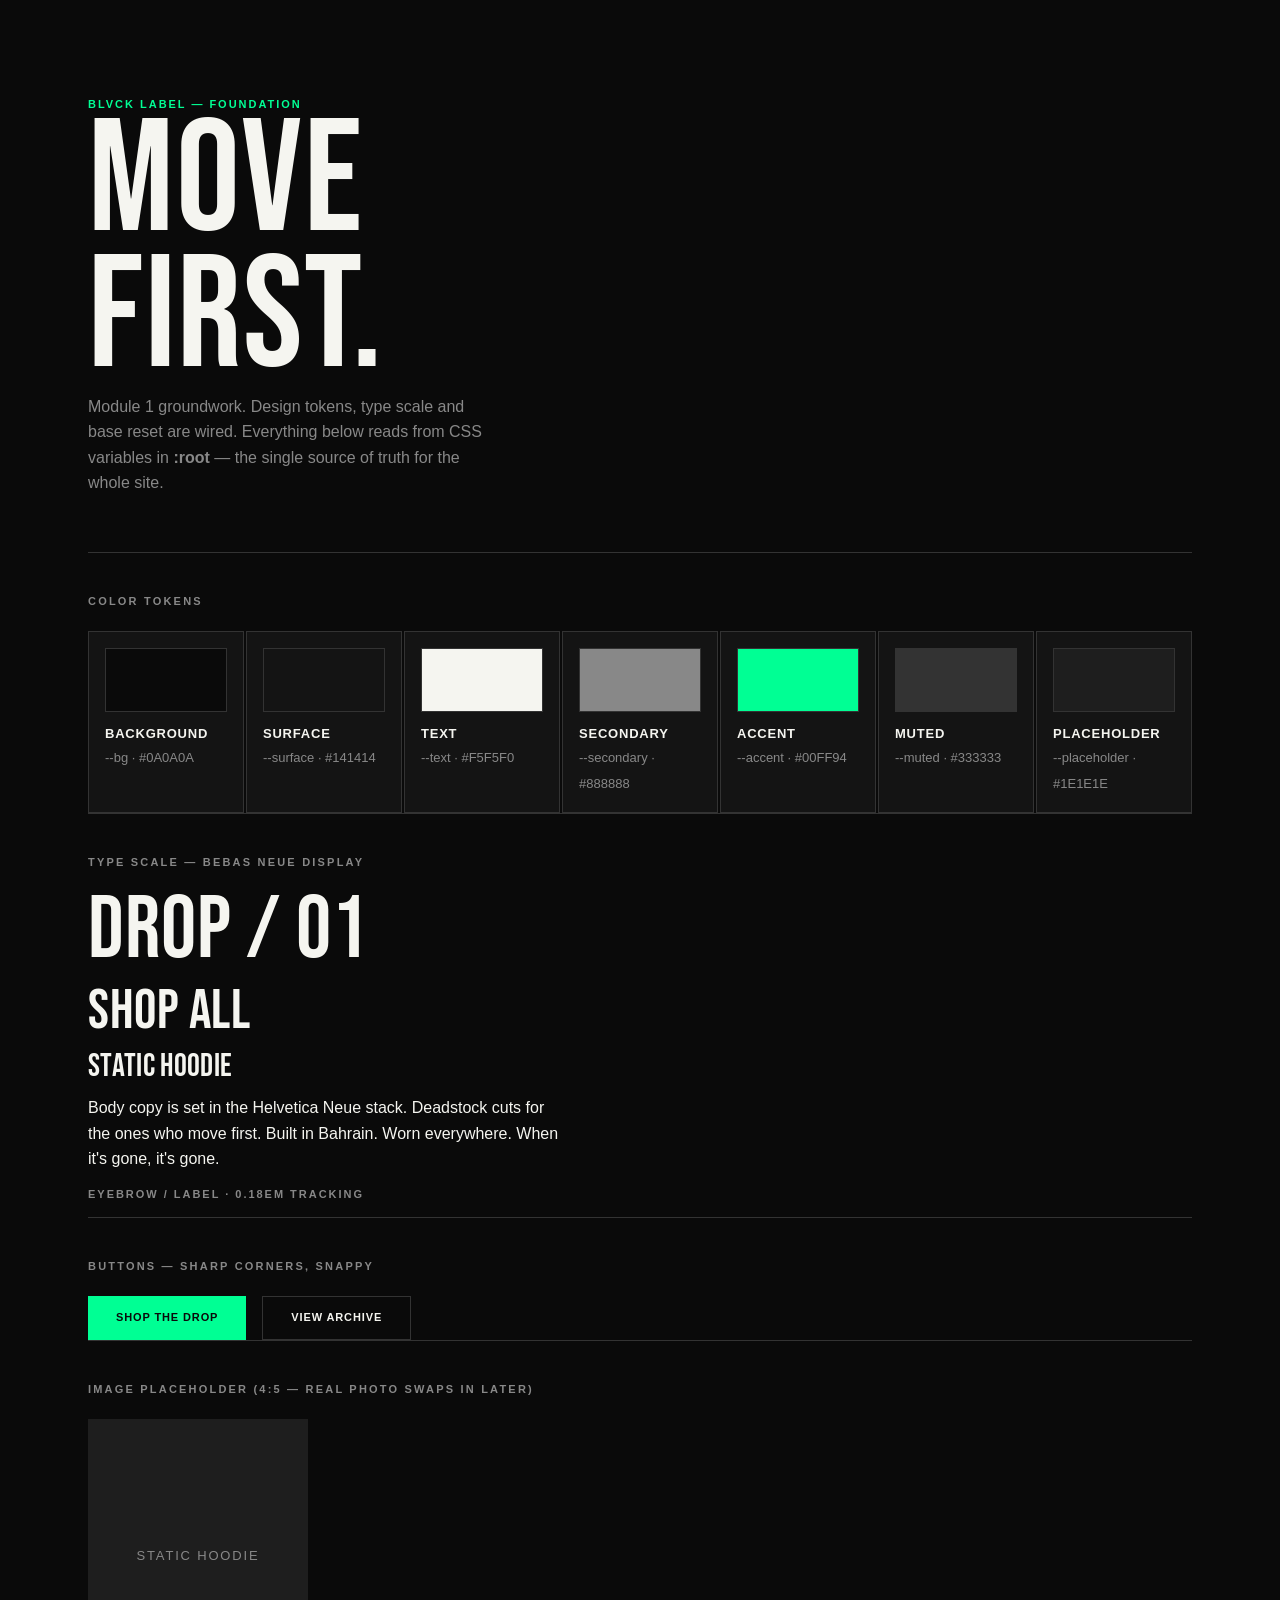
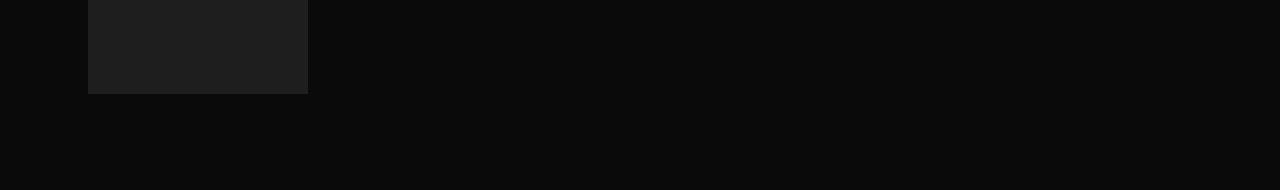
==== index.html @ 2a9f632e "Module 1: foundation — :root tokens, Bebas Neue, base reset BLVCK LABEL static streetwear demo. Desi" ====
<!DOCTYPE html>
<html lang="en">
<head>
  <meta charset="UTF-8" />
  <meta name="viewport" content="width=device-width, initial-scale=1.0" />
  <title>BLVCK LABEL — Foundation</title>

  <!-- Display font: Bebas Neue. Body font: Helvetica Neue system stack. -->
  <link rel="preconnect" href="https://fonts.googleapis.com" />
  <link rel="preconnect" href="https://fonts.gstatic.com" crossorigin />
  <link href="https://fonts.googleapis.com/css2?family=Bebas+Neue&display=swap" rel="stylesheet" />

  <link rel="stylesheet" href="css/style.css" />
</head>
<body>

  <!-- =========================================================
       MODULE 1 — FOUNDATION PREVIEW
       Temporary scaffold proving tokens, fonts and reset.
       Module 2+ replaces this with the real home page.
       ========================================================= -->
  <main class="wrap fnd">

    <p class="eyebrow eyebrow--accent">BLVCK LABEL — FOUNDATION</p>
    <h1 class="fnd__title">MOVE<br>FIRST.</h1>
    <p class="fnd__sub">
      Module 1 groundwork. Design tokens, type scale and base reset are wired.
      Everything below reads from CSS variables in <strong>:root</strong> — the single
      source of truth for the whole site.
    </p>

    <!-- COLOR TOKENS -->
    <p class="fnd__section-label">Color tokens</p>
    <div class="fnd__swatches">
      <div class="fnd__swatch">
        <div class="fnd__chip" style="background: var(--bg);"></div>
        <b>Background</b><span>--bg · #0A0A0A</span>
      </div>
      <div class="fnd__swatch">
        <div class="fnd__chip" style="background: var(--surface);"></div>
        <b>Surface</b><span>--surface · #141414</span>
      </div>
      <div class="fnd__swatch">
        <div class="fnd__chip" style="background: var(--text);"></div>
        <b>Text</b><span>--text · #F5F5F0</span>
      </div>
      <div class="fnd__swatch">
        <div class="fnd__chip" style="background: var(--secondary);"></div>
        <b>Secondary</b><span>--secondary · #888888</span>
      </div>
      <div class="fnd__swatch">
        <div class="fnd__chip" style="background: var(--accent);"></div>
        <b>Accent</b><span>--accent · #00FF94</span>
      </div>
      <div class="fnd__swatch">
        <div class="fnd__chip" style="background: var(--muted);"></div>
        <b>Muted</b><span>--muted · #333333</span>
      </div>
      <div class="fnd__swatch">
        <div class="fnd__chip" style="background: var(--placeholder);"></div>
        <b>Placeholder</b><span>--placeholder · #1E1E1E</span>
      </div>
    </div>

    <!-- TYPE SCALE -->
    <p class="fnd__section-label">Type scale — Bebas Neue display</p>
    <div class="fnd__type">
      <h1>Drop / 01</h1>
      <h2>Shop All</h2>
      <h3>Static Hoodie</h3>
      <p style="max-width: 54ch;">
        Body copy is set in the Helvetica Neue stack. Deadstock cuts for the ones who
        move first. Built in Bahrain. Worn everywhere. When it's gone, it's gone.
      </p>
      <p class="eyebrow" style="color: var(--secondary);">Eyebrow / label · 0.18em tracking</p>
    </div>

    <!-- BUTTONS -->
    <p class="fnd__section-label">Buttons — sharp corners, snappy</p>
    <div class="fnd__row">
      <a href="#" class="btn btn--primary">Shop The Drop</a>
      <a href="#" class="btn btn--secondary">View Archive</a>
    </div>

    <!-- PLACEHOLDER BLOCK -->
    <p class="fnd__section-label">Image placeholder (4:5 — real photo swaps in later)</p>
    <div class="fnd__row">
      <div class="ph" style="width: 220px;">STATIC HOODIE</div>
    </div>

  </main>

  <script src="js/main.js"></script>
</body>
</html>
---- css/style.css ----
/* =============================================================
   BLVCK LABEL — style.css
   Static streetwear demo · mobile-first · single stylesheet
   -------------------------------------------------------------
   MODULE 1 — FOUNDATION
   All design tokens live in :root. Never hardcode a hex or a
   font-family in a component — always reference a variable.
   Reason: portability (these :root values map straight into a
   future Shopify/Dawn theme's settings).
   ============================================================= */

/* -------------------------------------------------------------
   1. TOKENS  (:root — single source of truth)
   ------------------------------------------------------------- */
:root {
  /* Color roles */
  --bg:          #0A0A0A;   /* page background — near-black, NEVER pure #000 */
  --surface:     #141414;   /* cards / panels / drawer */
  --text:        #F5F5F0;   /* primary text — off-white, NEVER pure #FFF */
  --secondary:   #888888;   /* secondary / muted text */
  --accent:      #00FF94;   /* THE ONE neon — used on ~5–10% of screen only */
  --accent-ink:  #0A0A0A;   /* text placed on top of accent fills */
  --muted:       #333333;   /* calm borders / secondary button outlines */
  --placeholder: #1E1E1E;   /* image placeholder blocks */

  /* Typography */
  --font-display: "Bebas Neue", "Arial Narrow", sans-serif;      /* headlines — uppercase, oversized */
  --font-body:    "Helvetica Neue", Helvetica, Arial, sans-serif; /* body / UI */

  /* Type scale (fluid) */
  --fs-mega:  clamp(56px, 16vw, 160px); /* hero headline — bleeds off edge */
  --fs-h1:    clamp(40px, 8vw, 88px);
  --fs-h2:    clamp(30px, 5vw, 56px);
  --fs-h3:    clamp(22px, 3vw, 32px);
  --fs-body:  16px;
  --fs-small: 13px;
  --fs-label: 11px;                     /* eyebrows / nav / tags */

  /* Layout */
  --wrap:   1200px;                     /* max content width */
  --gutter: clamp(16px, 5vw, 48px);     /* page side padding */

  /* Motion — fast & snappy, ease-out (no slow luxury fades) */
  --t-fast: 150ms;
  --t:      200ms;
  --t-slow: 250ms;
  --ease:   cubic-bezier(0.2, 0, 0, 1); /* snappy ease-out */

  /* Shape */
  --radius: 0;                          /* SHARP corners everywhere */
  --shadow-hard: 4px 4px 0 var(--accent); /* hard offset solid — sparing */
  --border-hair: 1px solid var(--muted);
}

/* -------------------------------------------------------------
   2. FONT IMPORT NOTE
   Bebas Neue is loaded via <link> in each page's <head>.
   Helvetica Neue is a system stack — no import needed.
   ------------------------------------------------------------- */

/* -------------------------------------------------------------
   3. RESET
   ------------------------------------------------------------- */
*,
*::before,
*::after { box-sizing: border-box; }

* { margin: 0; padding: 0; }

html { -webkit-text-size-adjust: 100%; }

html, body { height: 100%; }

img,
picture,
svg { display: block; max-width: 100%; }

button,
input,
textarea,
select {
  font: inherit;
  color: inherit;
  background: none;
  border: none;
}

button { cursor: pointer; }

ul, ol { list-style: none; }

a {
  color: inherit;
  text-decoration: none;
}

/* -------------------------------------------------------------
   4. BASE ELEMENTS
   ------------------------------------------------------------- */
body {
  background: var(--bg);
  color: var(--text);
  font-family: var(--font-body);
  font-size: var(--fs-body);
  line-height: 1.6;
  -webkit-font-smoothing: antialiased;
  text-rendering: optimizeLegibility;
  overflow-x: hidden;               /* headlines may bleed off-edge */
}

h1, h2, h3, h4 {
  font-family: var(--font-display);
  font-weight: 400;                 /* Bebas is single-weight */
  line-height: 0.92;
  letter-spacing: 0.01em;
  text-transform: uppercase;
}

h1 { font-size: var(--fs-h1); }
h2 { font-size: var(--fs-h2); }
h3 { font-size: var(--fs-h3); }

p { color: var(--text); }

strong { font-weight: 700; }

/* -------------------------------------------------------------
   5. REUSABLE PRIMITIVES
   ------------------------------------------------------------- */
.wrap {
  width: 100%;
  max-width: var(--wrap);
  margin-inline: auto;
  padding-inline: var(--gutter);
}

/* Small uppercase label / eyebrow */
.eyebrow {
  font-family: var(--font-body);
  font-size: var(--fs-label);
  font-weight: 700;
  text-transform: uppercase;
  letter-spacing: 0.18em;
}
.eyebrow--accent { color: var(--accent); }

/* Buttons — sharp corners, uppercase, snappy */
.btn {
  display: inline-flex;
  align-items: center;
  justify-content: center;
  min-height: 44px;                 /* tap target */
  padding: 12px 28px;
  font-family: var(--font-body);
  font-size: var(--fs-label);
  font-weight: 700;
  text-transform: uppercase;
  letter-spacing: 0.08em;
  border-radius: var(--radius);
  transition: background var(--t) var(--ease),
              color var(--t) var(--ease),
              transform var(--t-fast) var(--ease);
}
.btn:active { transform: translateY(1px); }

/* Primary — the green CTA */
.btn--primary {
  background: var(--accent);
  color: var(--accent-ink);
}
.btn--primary:hover { background: var(--text); }

/* Secondary — outlined, calm */
.btn--secondary {
  background: transparent;
  color: var(--text);
  border: var(--border-hair);
}
.btn--secondary:hover {
  border-color: var(--accent);
  color: var(--accent);
}

/* Image placeholder block (real <img> swaps in later) */
.ph {
  display: grid;
  place-items: center;
  background: var(--placeholder);
  color: var(--secondary);
  font-size: var(--fs-small);
  text-transform: uppercase;
  letter-spacing: 0.14em;
  text-align: center;
  aspect-ratio: 4 / 5;              /* default product ratio; overridable */
}

/* -------------------------------------------------------------
   6. ACCESSIBILITY — focus + reduced motion
   ------------------------------------------------------------- */
:focus-visible {
  outline: 2px solid var(--accent);
  outline-offset: 2px;
}

.sr-only {
  position: absolute;
  width: 1px; height: 1px;
  padding: 0; margin: -1px;
  overflow: hidden;
  clip: rect(0 0 0 0);
  white-space: nowrap;
  border: 0;
}

@media (prefers-reduced-motion: reduce) {
  *,
  *::before,
  *::after {
    animation-duration: 0.001ms !important;
    animation-iteration-count: 1 !important;
    transition-duration: 0.001ms !important;
    scroll-behavior: auto !important;
  }
}

/* =============================================================
   MODULE 1 SCAFFOLD — foundation preview only.
   The block below styles the temporary token/type showcase on
   index.html. It is removed when Module 2+ builds the real home.
   ============================================================= */
.fnd {
  padding-block: clamp(48px, 10vw, 96px);
}
.fnd__title {
  font-size: var(--fs-mega);
  line-height: 0.85;
  margin-bottom: 8px;
}
.fnd__sub {
  color: var(--secondary);
  max-width: 46ch;
  margin-bottom: 56px;
}
.fnd__section-label {
  font-family: var(--font-body);
  font-size: var(--fs-label);
  font-weight: 700;
  letter-spacing: 0.2em;
  text-transform: uppercase;
  color: var(--secondary);
  padding-top: 40px;
  margin-bottom: 20px;
  border-top: var(--border-hair);
}
.fnd__swatches {
  display: grid;
  grid-template-columns: repeat(auto-fill, minmax(150px, 1fr));
  gap: 2px;
}
.fnd__swatch {
  background: var(--surface);
  border: var(--border-hair);
  padding: 16px;
}
.fnd__chip {
  height: 64px;
  margin-bottom: 12px;
  border: var(--border-hair);
}
.fnd__swatch b {
  display: block;
  font-size: var(--fs-small);
  text-transform: uppercase;
  letter-spacing: 0.06em;
}
.fnd__swatch span {
  color: var(--secondary);
  font-size: var(--fs-small);
}
.fnd__type > * { margin-bottom: 14px; }
.fnd__row {
  display: flex;
  flex-wrap: wrap;
  gap: 16px;
  align-items: center;
}
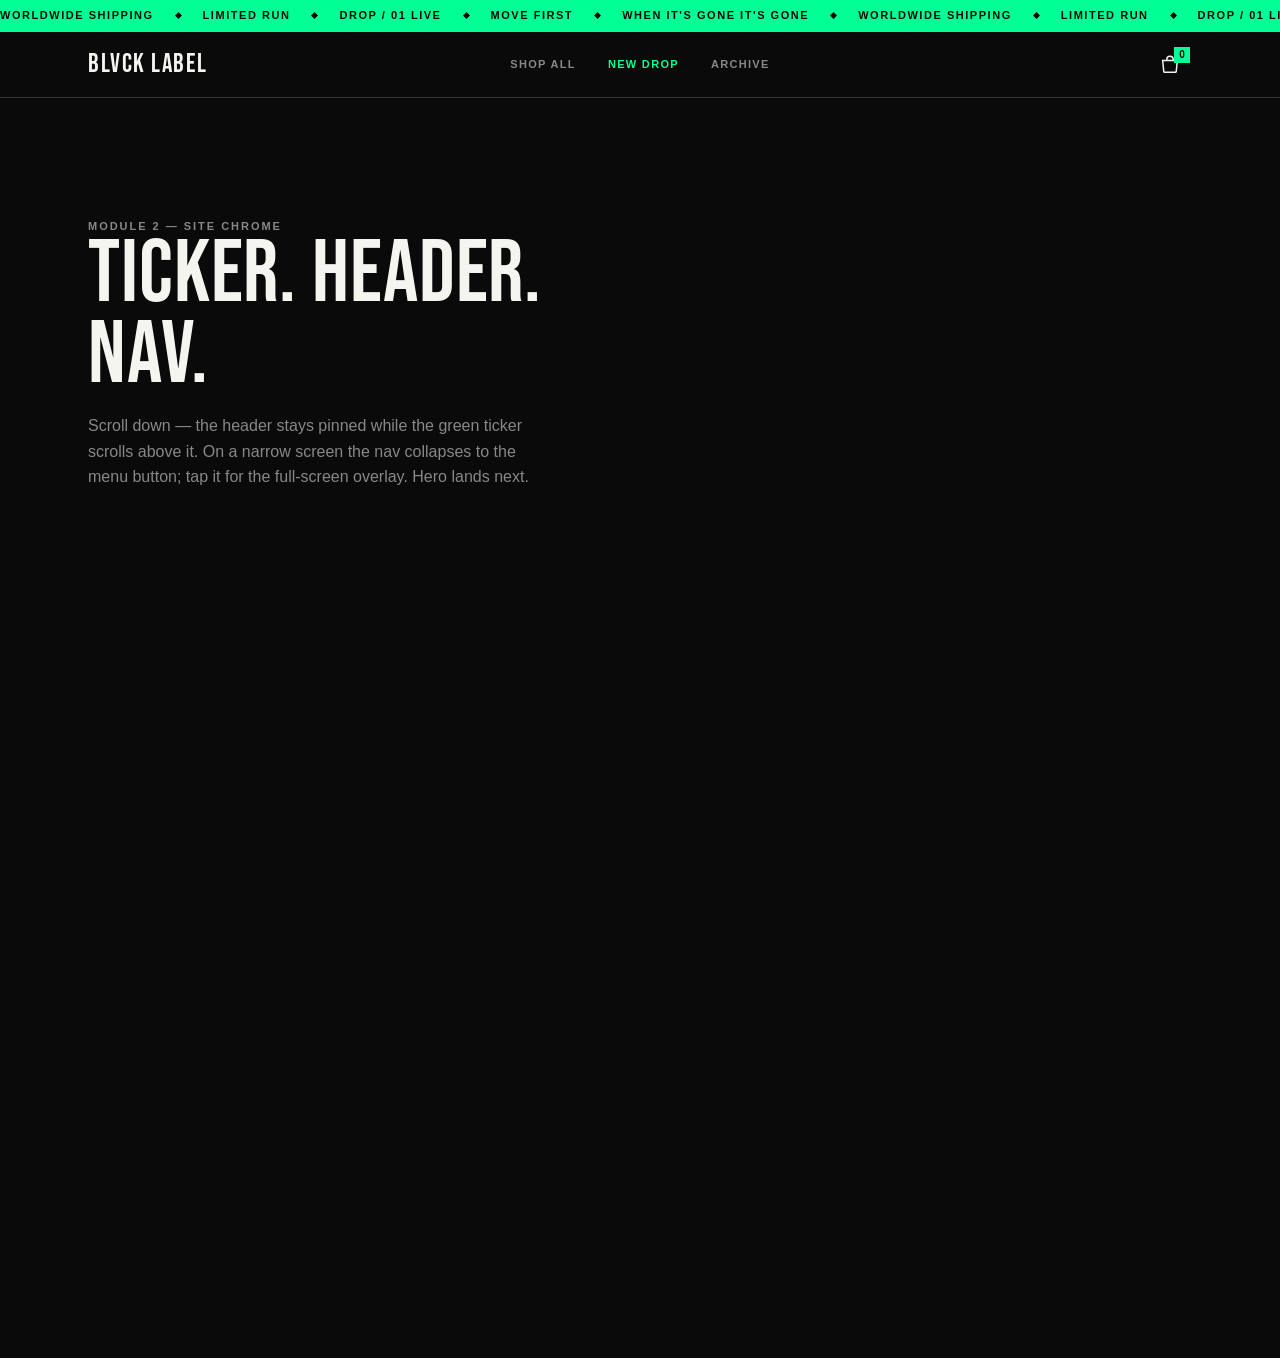
==== commit b6065259: "Module 2: ticker + header + mobile nav - Signature green marquee ticker (CSS seamless loop, pauses o" ====
--- a/index.html
+++ b/index.html
@@ -3,7 +3,8 @@
 <head>
   <meta charset="UTF-8" />
   <meta name="viewport" content="width=device-width, initial-scale=1.0" />
-  <title>BLVCK LABEL — Foundation</title>
+  <title>BLVCK LABEL — Move First.</title>
+  <meta name="description" content="BLVCK LABEL — own-brand streetwear. Built in Bahrain. Worn everywhere." />
 
   <!-- Display font: Bebas Neue. Body font: Helvetica Neue system stack. -->
   <link rel="preconnect" href="https://fonts.googleapis.com" />
@@ -14,80 +15,102 @@
 </head>
 <body>
 
+  <a class="skip-link" href="#main">Skip to content</a>
+
   <!-- =========================================================
-       MODULE 1 — FOUNDATION PREVIEW
-       Temporary scaffold proving tokens, fonts and reset.
-       Module 2+ replaces this with the real home page.
+       TICKER — signature scrolling marquee (every page)
+       Two identical groups; CSS translates the track -50%.
        ========================================================= -->
-  <main class="wrap fnd">
-
-    <p class="eyebrow eyebrow--accent">BLVCK LABEL — FOUNDATION</p>
-    <h1 class="fnd__title">MOVE<br>FIRST.</h1>
-    <p class="fnd__sub">
-      Module 1 groundwork. Design tokens, type scale and base reset are wired.
-      Everything below reads from CSS variables in <strong>:root</strong> — the single
-      source of truth for the whole site.
-    </p>
-
-    <!-- COLOR TOKENS -->
-    <p class="fnd__section-label">Color tokens</p>
-    <div class="fnd__swatches">
-      <div class="fnd__swatch">
-        <div class="fnd__chip" style="background: var(--bg);"></div>
-        <b>Background</b><span>--bg · #0A0A0A</span>
+  <div class="ticker" role="presentation">
+    <div class="ticker__track" aria-hidden="true">
+      <div class="ticker__group">
+        <span class="ticker__item">Worldwide Shipping</span>
+        <span class="ticker__item">Limited Run</span>
+        <span class="ticker__item">Drop / 01 Live</span>
+        <span class="ticker__item">Move First</span>
+        <span class="ticker__item">When It's Gone It's Gone</span>
       </div>
-      <div class="fnd__swatch">
-        <div class="fnd__chip" style="background: var(--surface);"></div>
-        <b>Surface</b><span>--surface · #141414</span>
-      </div>
-      <div class="fnd__swatch">
-        <div class="fnd__chip" style="background: var(--text);"></div>
-        <b>Text</b><span>--text · #F5F5F0</span>
-      </div>
-      <div class="fnd__swatch">
-        <div class="fnd__chip" style="background: var(--secondary);"></div>
-        <b>Secondary</b><span>--secondary · #888888</span>
-      </div>
-      <div class="fnd__swatch">
-        <div class="fnd__chip" style="background: var(--accent);"></div>
-        <b>Accent</b><span>--accent · #00FF94</span>
-      </div>
-      <div class="fnd__swatch">
-        <div class="fnd__chip" style="background: var(--muted);"></div>
-        <b>Muted</b><span>--muted · #333333</span>
-      </div>
-      <div class="fnd__swatch">
-        <div class="fnd__chip" style="background: var(--placeholder);"></div>
-        <b>Placeholder</b><span>--placeholder · #1E1E1E</span>
+      <div class="ticker__group">
+        <span class="ticker__item">Worldwide Shipping</span>
+        <span class="ticker__item">Limited Run</span>
+        <span class="ticker__item">Drop / 01 Live</span>
+        <span class="ticker__item">Move First</span>
+        <span class="ticker__item">When It's Gone It's Gone</span>
       </div>
     </div>
+    <span class="sr-only">Worldwide shipping. Limited run. Drop 01 live. Move first.</span>
+  </div>
 
-    <!-- TYPE SCALE -->
-    <p class="fnd__section-label">Type scale — Bebas Neue display</p>
-    <div class="fnd__type">
-      <h1>Drop / 01</h1>
-      <h2>Shop All</h2>
-      <h3>Static Hoodie</h3>
-      <p style="max-width: 54ch;">
-        Body copy is set in the Helvetica Neue stack. Deadstock cuts for the ones who
-        move first. Built in Bahrain. Worn everywhere. When it's gone, it's gone.
-      </p>
-      <p class="eyebrow" style="color: var(--secondary);">Eyebrow / label · 0.18em tracking</p>
+  <!-- =========================================================
+       HEADER — sticky. Logo · nav · cart
+       ========================================================= -->
+  <header class="header">
+    <div class="wrap header__inner">
+      <a class="header__logo" href="index.html" aria-label="BLVCK LABEL home">BLVCK LABEL</a>
+
+      <nav class="nav" aria-label="Primary">
+        <a class="nav__link" href="shop.html">Shop All</a>
+        <a class="nav__link" href="index.html#new-drop" aria-current="page">New Drop</a>
+        <a class="nav__link" href="index.html#archive">Archive</a>
+      </nav>
+
+      <div class="header__actions">
+        <a class="icon-btn cart-btn" href="#" aria-label="Cart, 0 items">
+          <svg viewBox="0 0 24 24" fill="none" stroke="currentColor" stroke-width="1.6" aria-hidden="true">
+            <path d="M4 7h16l-1.2 12.2a1 1 0 0 1-1 .8H6.2a1 1 0 0 1-1-.8L4 7Z" />
+            <path d="M8.5 7V6a3.5 3.5 0 0 1 7 0v1" />
+          </svg>
+          <span class="cart-badge" data-cart-count>0</span>
+        </a>
+        <button class="icon-btn hamburger" type="button"
+                data-nav-open aria-expanded="false" aria-controls="nav-overlay" aria-label="Open menu">
+          <svg viewBox="0 0 24 24" fill="none" stroke="currentColor" stroke-width="1.8" aria-hidden="true">
+            <path d="M3 6h18M3 12h18M3 18h18" />
+          </svg>
+        </button>
+      </div>
     </div>
+  </header>
 
-    <!-- BUTTONS -->
-    <p class="fnd__section-label">Buttons — sharp corners, snappy</p>
-    <div class="fnd__row">
-      <a href="#" class="btn btn--primary">Shop The Drop</a>
-      <a href="#" class="btn btn--secondary">View Archive</a>
+  <!-- =========================================================
+       MOBILE NAV OVERLAY — full-screen, huge Bebas links
+       ========================================================= -->
+  <nav class="nav-overlay" id="nav-overlay" data-nav-overlay aria-label="Mobile">
+    <div class="nav-overlay__top">
+      <span class="nav-overlay__brand">BLVCK LABEL</span>
+      <button class="icon-btn" type="button" data-nav-close aria-label="Close menu">
+        <svg viewBox="0 0 24 24" fill="none" stroke="currentColor" stroke-width="1.8" aria-hidden="true">
+          <path d="M6 6l12 12M18 6L6 18" />
+        </svg>
+      </button>
     </div>
+    <ul class="nav-overlay__list">
+      <li><a class="nav-overlay__link" href="shop.html">Shop All</a></li>
+      <li><a class="nav-overlay__link" href="index.html#new-drop" aria-current="page">New Drop</a></li>
+      <li><a class="nav-overlay__link" href="index.html#archive">Archive</a></li>
+    </ul>
+    <div class="nav-overlay__secondary">
+      <a href="about.html">About</a>
+      <a href="contact.html">Contact</a>
+    </div>
+  </nav>
 
-    <!-- PLACEHOLDER BLOCK -->
-    <p class="fnd__section-label">Image placeholder (4:5 — real photo swaps in later)</p>
-    <div class="fnd__row">
-      <div class="ph" style="width: 220px;">STATIC HOODIE</div>
-    </div>
-
+  <!-- =========================================================
+       MODULE 2 SCAFFOLD — temporary spacer below the chrome.
+       Module 3 replaces this with the hero.
+       ========================================================= -->
+  <main id="main">
+    <section class="wrap chrome-note">
+      <div class="chrome-note__inner">
+        <p class="eyebrow eyebrow--accent">Module 2 — Site chrome</p>
+        <h1>Ticker. Header. Nav.</h1>
+        <p>
+          Scroll down — the header stays pinned while the green ticker scrolls above it.
+          On a narrow screen the nav collapses to the menu button; tap it for the
+          full-screen overlay. Hero lands next.
+        </p>
+      </div>
+    </section>
   </main>
 
   <script src="js/main.js"></script>
--- a/css/style.css
+++ b/css/style.css
@@ -224,63 +224,255 @@
 }
 
 /* =============================================================
-   MODULE 1 SCAFFOLD — foundation preview only.
-   The block below styles the temporary token/type showcase on
-   index.html. It is removed when Module 2+ builds the real home.
+   MODULE 2 — SITE CHROME (ticker · header · mobile nav)
+   Present on every page. Skip-link, marquee ticker, sticky
+   header with centered nav + cart badge, hamburger overlay.
    ============================================================= */
-.fnd {
-  padding-block: clamp(48px, 10vw, 96px);
-}
-.fnd__title {
-  font-size: var(--fs-mega);
-  line-height: 0.85;
-  margin-bottom: 8px;
-}
-.fnd__sub {
+
+/* Skip link — keyboard users jump past the chrome */
+.skip-link {
+  position: absolute;
+  left: 8px;
+  top: -60px;
+  z-index: 300;
+  padding: 10px 16px;
+  background: var(--accent);
+  color: var(--accent-ink);
+  font-size: var(--fs-label);
+  font-weight: 700;
+  text-transform: uppercase;
+  letter-spacing: 0.08em;
+  transition: top var(--t) var(--ease);
+}
+.skip-link:focus { top: 8px; }
+
+/* -------------------------------------------------------------
+   Marquee ticker — THE signature element.
+   Green bg, black text, small uppercase, scrolls continuously.
+   Two identical groups translate -50% for a seamless loop.
+   ------------------------------------------------------------- */
+.ticker {
+  background: var(--accent);
+  color: var(--accent-ink);
+  overflow: hidden;
+  white-space: nowrap;
+  border-bottom: 1px solid var(--bg);
+}
+.ticker__track {
+  display: inline-flex;
+  width: max-content;
+  animation: ticker-scroll 28s linear infinite;
+}
+.ticker__group {
+  display: inline-flex;
+  flex: none;
+}
+.ticker__item {
+  display: inline-flex;
+  align-items: center;
+  padding: 7px 0;
+  font-size: var(--fs-label);
+  font-weight: 700;
+  text-transform: uppercase;
+  letter-spacing: 0.14em;
+}
+/* diamond separator between phrases — not a second color, uses ink */
+.ticker__item::after {
+  content: "";
+  width: 5px;
+  height: 5px;
+  margin: 0 22px;
+  background: var(--accent-ink);
+  transform: rotate(45deg);
+}
+.ticker:hover .ticker__track { animation-play-state: paused; }
+
+@keyframes ticker-scroll {
+  from { transform: translateX(0); }
+  to   { transform: translateX(-50%); }
+}
+
+/* -------------------------------------------------------------
+   Header — sticky. Logo left · nav center · cart right.
+   ------------------------------------------------------------- */
+.header {
+  position: sticky;
+  top: 0;
+  z-index: 100;
+  background: var(--bg);
+  border-bottom: var(--border-hair);
+}
+.header__inner {
+  display: grid;
+  grid-template-columns: 1fr auto 1fr;
+  align-items: center;
+  height: 64px;
+}
+.header__logo {
+  justify-self: start;
+  font-family: var(--font-display);
+  font-size: 26px;
+  line-height: 1;
+  letter-spacing: 0.06em;
+  color: var(--text);
+}
+
+/* Desktop nav (centered) */
+.nav {
+  justify-self: center;
+  display: flex;
+  gap: 32px;
+}
+.nav__link {
+  position: relative;
+  font-size: var(--fs-label);
+  font-weight: 700;
+  text-transform: uppercase;
+  letter-spacing: 0.12em;
   color: var(--secondary);
-  max-width: 46ch;
-  margin-bottom: 56px;
-}
-.fnd__section-label {
+  padding: 4px 0;
+  transition: color var(--t) var(--ease);
+}
+.nav__link:hover { color: var(--text); }
+.nav__link[aria-current="page"] { color: var(--accent); }
+
+/* Right-side actions */
+.header__actions {
+  justify-self: end;
+  display: flex;
+  align-items: center;
+  gap: 6px;
+}
+.icon-btn {
+  display: grid;
+  place-items: center;
+  width: 44px;
+  height: 44px;
+  color: var(--text);
+  transition: color var(--t) var(--ease);
+}
+.icon-btn:hover { color: var(--accent); }
+.icon-btn svg { width: 22px; height: 22px; }
+
+/* Cart button + green count badge */
+.cart-btn { position: relative; }
+.cart-badge {
+  position: absolute;
+  top: 4px;
+  right: 2px;
+  min-width: 16px;
+  height: 16px;
+  padding: 0 4px;
+  display: grid;
+  place-items: center;
+  background: var(--accent);
+  color: var(--accent-ink);
   font-family: var(--font-body);
-  font-size: var(--fs-label);
-  font-weight: 700;
-  letter-spacing: 0.2em;
-  text-transform: uppercase;
+  font-size: 10px;
+  font-weight: 700;
+  line-height: 1;
+}
+
+/* Hamburger — mobile only */
+.hamburger { display: none; }
+
+/* -------------------------------------------------------------
+   Mobile nav overlay — full-screen dark, huge Bebas links
+   ------------------------------------------------------------- */
+.nav-overlay {
+  position: fixed;
+  inset: 0;
+  z-index: 200;
+  background: var(--bg);
+  display: flex;
+  flex-direction: column;
+  padding: 20px var(--gutter) 48px;
+  opacity: 0;
+  visibility: hidden;
+  transform: translateY(-8px);
+  transition: opacity var(--t) var(--ease),
+              transform var(--t) var(--ease),
+              visibility var(--t) var(--ease);
+}
+.nav-overlay.is-open {
+  opacity: 1;
+  visibility: visible;
+  transform: translateY(0);
+}
+.nav-overlay__top {
+  display: flex;
+  align-items: center;
+  justify-content: space-between;
+  height: 64px;
+}
+.nav-overlay__brand {
+  font-family: var(--font-display);
+  font-size: 26px;
+  letter-spacing: 0.06em;
+}
+.nav-overlay__list {
+  display: flex;
+  flex-direction: column;
+  gap: 4px;
+  margin-top: auto;
+  margin-bottom: auto;
+}
+.nav-overlay__link {
+  font-family: var(--font-display);
+  font-size: clamp(48px, 16vw, 84px);
+  line-height: 1.02;
+  text-transform: uppercase;
+  color: var(--text);
+  transition: color var(--t) var(--ease);
+}
+.nav-overlay__link:hover,
+.nav-overlay__link[aria-current="page"] { color: var(--accent); }
+.nav-overlay__secondary {
+  display: flex;
+  gap: 28px;
+  padding-top: 28px;
+  border-top: var(--border-hair);
+}
+.nav-overlay__secondary a {
+  font-size: var(--fs-label);
+  font-weight: 700;
+  text-transform: uppercase;
+  letter-spacing: 0.12em;
   color: var(--secondary);
-  padding-top: 40px;
-  margin-bottom: 20px;
-  border-top: var(--border-hair);
-}
-.fnd__swatches {
-  display: grid;
-  grid-template-columns: repeat(auto-fill, minmax(150px, 1fr));
-  gap: 2px;
-}
-.fnd__swatch {
-  background: var(--surface);
-  border: var(--border-hair);
-  padding: 16px;
-}
-.fnd__chip {
-  height: 64px;
-  margin-bottom: 12px;
-  border: var(--border-hair);
-}
-.fnd__swatch b {
-  display: block;
-  font-size: var(--fs-small);
-  text-transform: uppercase;
-  letter-spacing: 0.06em;
-}
-.fnd__swatch span {
-  color: var(--secondary);
-  font-size: var(--fs-small);
-}
-.fnd__type > * { margin-bottom: 14px; }
-.fnd__row {
-  display: flex;
-  flex-wrap: wrap;
-  gap: 16px;
-  align-items: center;
-}
+}
+.nav-overlay__secondary a:hover { color: var(--text); }
+
+/* Lock body scroll while overlay open */
+body.nav-open { overflow: hidden; }
+
+/* -------------------------------------------------------------
+   Chrome responsive — collapse nav to hamburger on mobile
+   ------------------------------------------------------------- */
+@media (max-width: 767px) {
+  .nav { display: none; }
+  .hamburger { display: grid; }
+  /* keep logo centered when nav is hidden */
+  .header__inner { grid-template-columns: 1fr auto 1fr; }
+}
+
+/* Ticker: static (no scroll) when reduced motion is requested */
+@media (prefers-reduced-motion: reduce) {
+  .ticker__track { animation: none; }
+}
+
+/* =============================================================
+   MODULE 2 SCAFFOLD — temporary body spacer below the chrome.
+   Removed when Module 3 builds the hero.
+   ============================================================= */
+.chrome-note {
+  min-height: 140vh;                 /* tall enough to test sticky header */
+  display: flex;
+  align-items: flex-start;
+  padding-top: clamp(48px, 12vw, 120px);
+}
+.chrome-note__inner { max-width: 52ch; }
+.chrome-note h1 {
+  font-size: var(--fs-h1);
+  margin-bottom: 16px;
+}
+.chrome-note p { color: var(--secondary); }
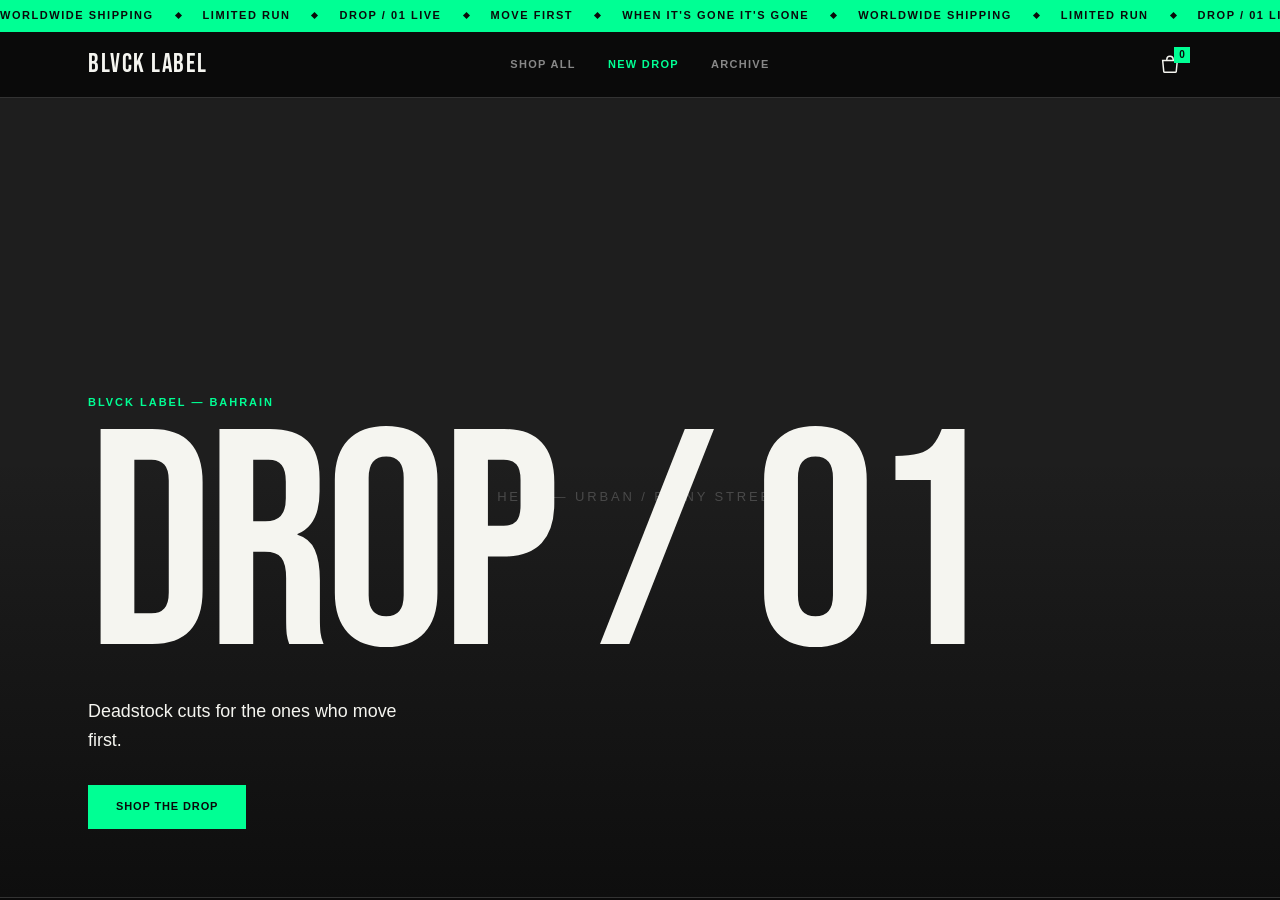
==== commit ad20c736: "Module 3: hero - Full-viewport hero with dark photo placeholder (ready <img> slot) - Green eyebrow, " ====
--- a/index.html
+++ b/index.html
@@ -95,22 +95,27 @@
     </div>
   </nav>
 
-  <!-- =========================================================
-       MODULE 2 SCAFFOLD — temporary spacer below the chrome.
-       Module 3 replaces this with the hero.
-       ========================================================= -->
   <main id="main">
-    <section class="wrap chrome-note">
-      <div class="chrome-note__inner">
-        <p class="eyebrow eyebrow--accent">Module 2 — Site chrome</p>
-        <h1>Ticker. Header. Nav.</h1>
-        <p>
-          Scroll down — the header stays pinned while the green ticker scrolls above it.
-          On a narrow screen the nav collapses to the menu button; tap it for the
-          full-screen overlay. Hero lands next.
-        </p>
+
+    <!-- =========================================================
+         HERO — full-viewport. DROP / 01 bleeds off the right edge.
+         Media is a placeholder block; drop a real <img> inside
+         .hero__media (uncomment) to swap in the photo later.
+         ========================================================= -->
+    <section class="hero">
+      <div class="hero__media">
+        <!-- <img src="assets/img/hero-drop-01.jpg" alt="Three figures in dark techwear on a wet Bahrain street at night" /> -->
+        <span class="hero__media-label">Hero — Urban / Rainy Street</span>
+      </div>
+
+      <div class="wrap hero__content">
+        <p class="eyebrow eyebrow--accent hero__eyebrow">BLVCK LABEL — BAHRAIN</p>
+        <h1 class="hero__title">DROP / 01</h1>
+        <p class="hero__sub">Deadstock cuts for the ones who move first.</p>
+        <a class="btn btn--primary hero__cta" href="shop.html">Shop The Drop</a>
       </div>
     </section>
+
   </main>
 
   <script src="js/main.js"></script>
--- a/css/style.css
+++ b/css/style.css
@@ -461,18 +461,88 @@
 }
 
 /* =============================================================
-   MODULE 2 SCAFFOLD — temporary body spacer below the chrome.
-   Removed when Module 3 builds the hero.
+   MODULE 3 — HERO
+   Full-viewport photo placeholder. Content bottom-left: green
+   eyebrow, giant DROP / 01 headline bleeding off the right edge,
+   one line of copy, one green CTA. Hard slide-in on load.
    ============================================================= */
-.chrome-note {
-  min-height: 140vh;                 /* tall enough to test sticky header */
-  display: flex;
-  align-items: flex-start;
-  padding-top: clamp(48px, 12vw, 120px);
-}
-.chrome-note__inner { max-width: 52ch; }
-.chrome-note h1 {
-  font-size: var(--fs-h1);
-  margin-bottom: 16px;
-}
-.chrome-note p { color: var(--secondary); }
+.hero {
+  position: relative;
+  display: flex;
+  align-items: flex-end;
+  min-height: calc(100vh - 100px);
+  min-height: calc(100svh - 100px);   /* header-aware, mobile-safe */
+  overflow: hidden;                    /* clips the headline at the edge */
+  border-bottom: var(--border-hair);
+}
+
+/* Full-bleed media placeholder — real <img> swaps in here later */
+.hero__media {
+  position: absolute;
+  inset: 0;
+  display: grid;
+  place-items: center;
+  background: var(--placeholder);
+}
+.hero__media img {
+  position: absolute;
+  inset: 0;
+  width: 100%;
+  height: 100%;
+  object-fit: cover;
+}
+.hero__media::after {                  /* scrim keeps copy legible over a photo */
+  content: "";
+  position: absolute;
+  inset: 0;
+  background: linear-gradient(180deg,
+              rgba(10, 10, 10, 0) 45%,
+              rgba(10, 10, 10, 0.8) 100%);
+}
+.hero__media-label {
+  position: relative;
+  font-size: var(--fs-small);
+  text-transform: uppercase;
+  letter-spacing: 0.22em;
+  color: var(--secondary);
+  opacity: 0.45;
+}
+
+/* Content column */
+.hero__content {
+  position: relative;
+  z-index: 2;
+  width: 100%;
+  padding-block: clamp(32px, 6vw, 68px);
+}
+.hero__eyebrow { margin-bottom: 18px; }
+.hero__title {
+  font-size: clamp(56px, 24vw, 440px);
+  line-height: 0.8;
+  letter-spacing: -0.02em;
+  white-space: nowrap;                 /* stays one line so it bleeds */
+  margin-bottom: 22px;
+}
+.hero__sub {
+  max-width: 32ch;
+  font-size: clamp(15px, 1.4vw, 18px);
+  color: var(--text);
+  margin-bottom: 30px;
+}
+
+/* Orchestrated hard slide-in on load (one moment, small stagger) */
+.hero__content > * {
+  animation: hero-rise var(--t-slow) var(--ease) both;
+}
+.hero__eyebrow { animation-delay: 40ms; }
+.hero__title  { animation-delay: 110ms; }
+.hero__sub    { animation-delay: 190ms; }
+.hero__cta    { animation-delay: 260ms; }
+
+@keyframes hero-rise {
+  from { opacity: 0; transform: translateY(26px); }
+  to   { opacity: 1; transform: none; }
+}
+@media (prefers-reduced-motion: reduce) {
+  .hero__content > * { animation: none; }
+}
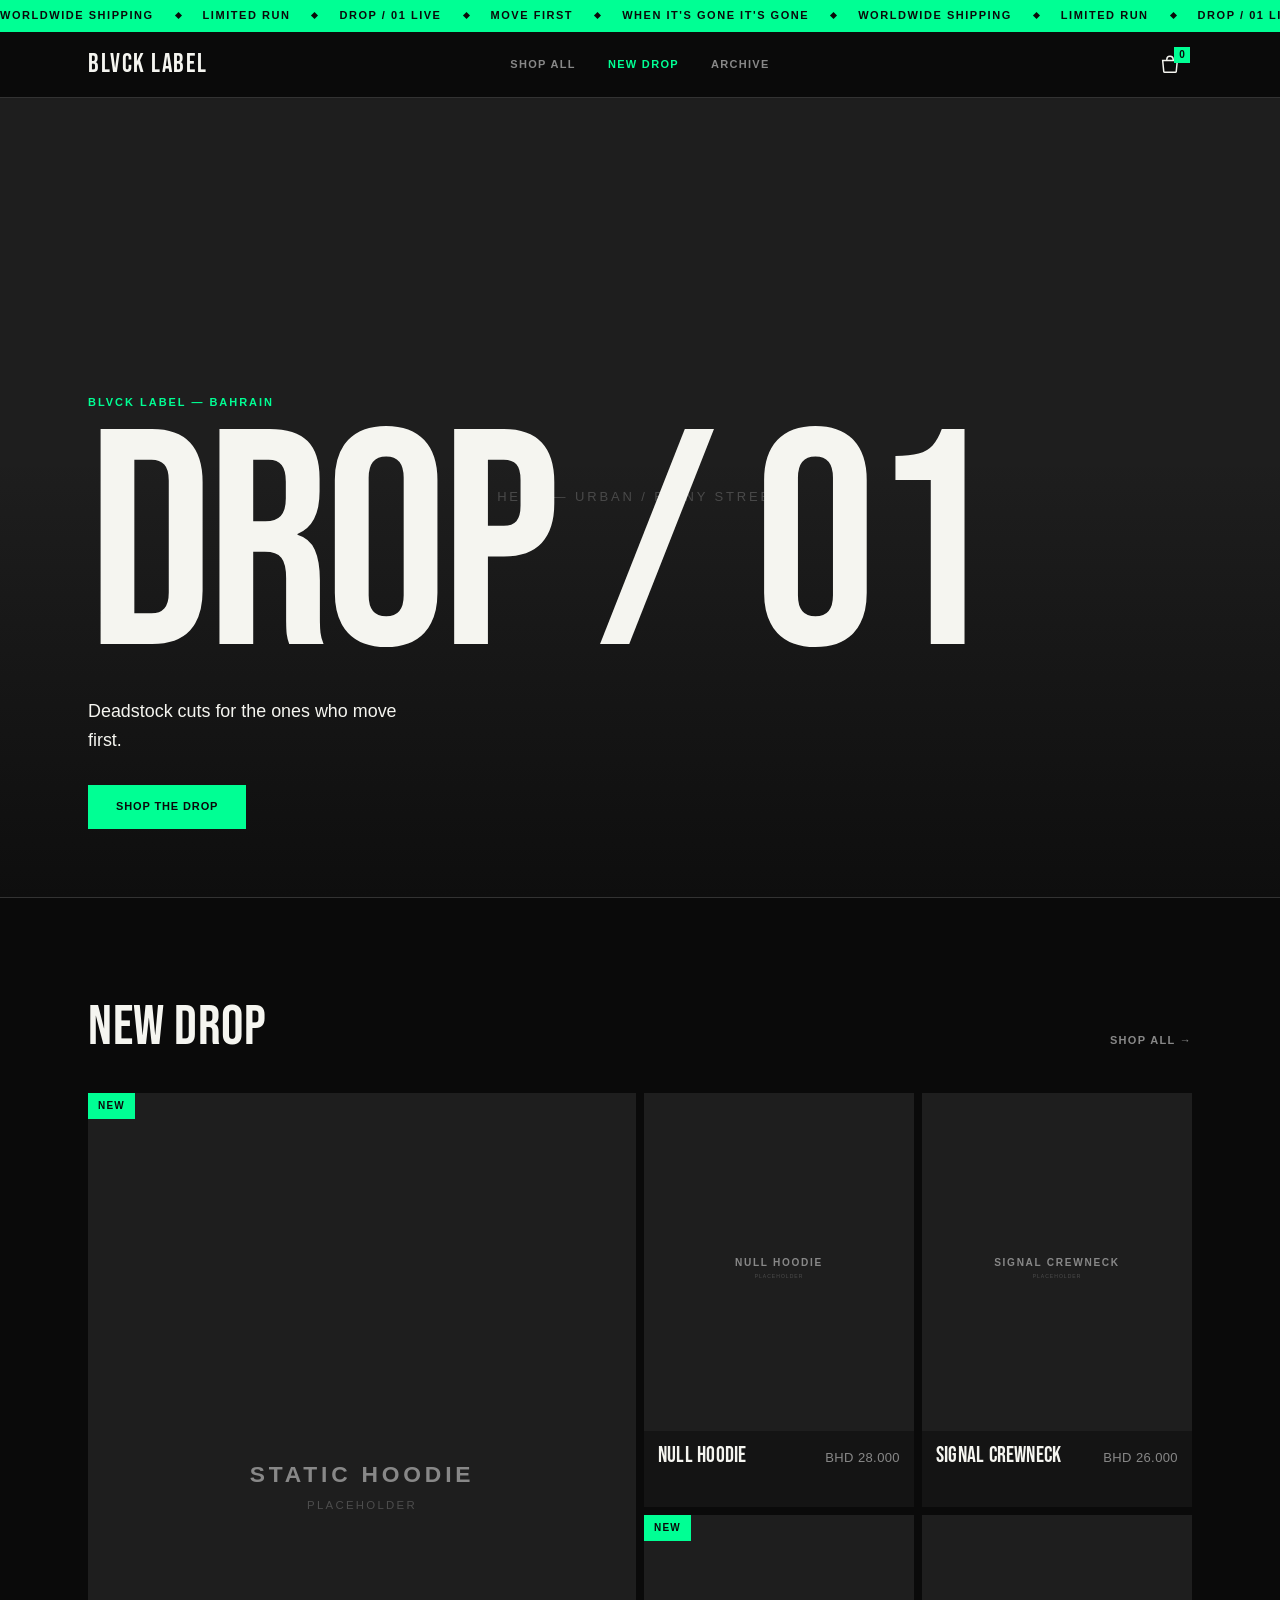
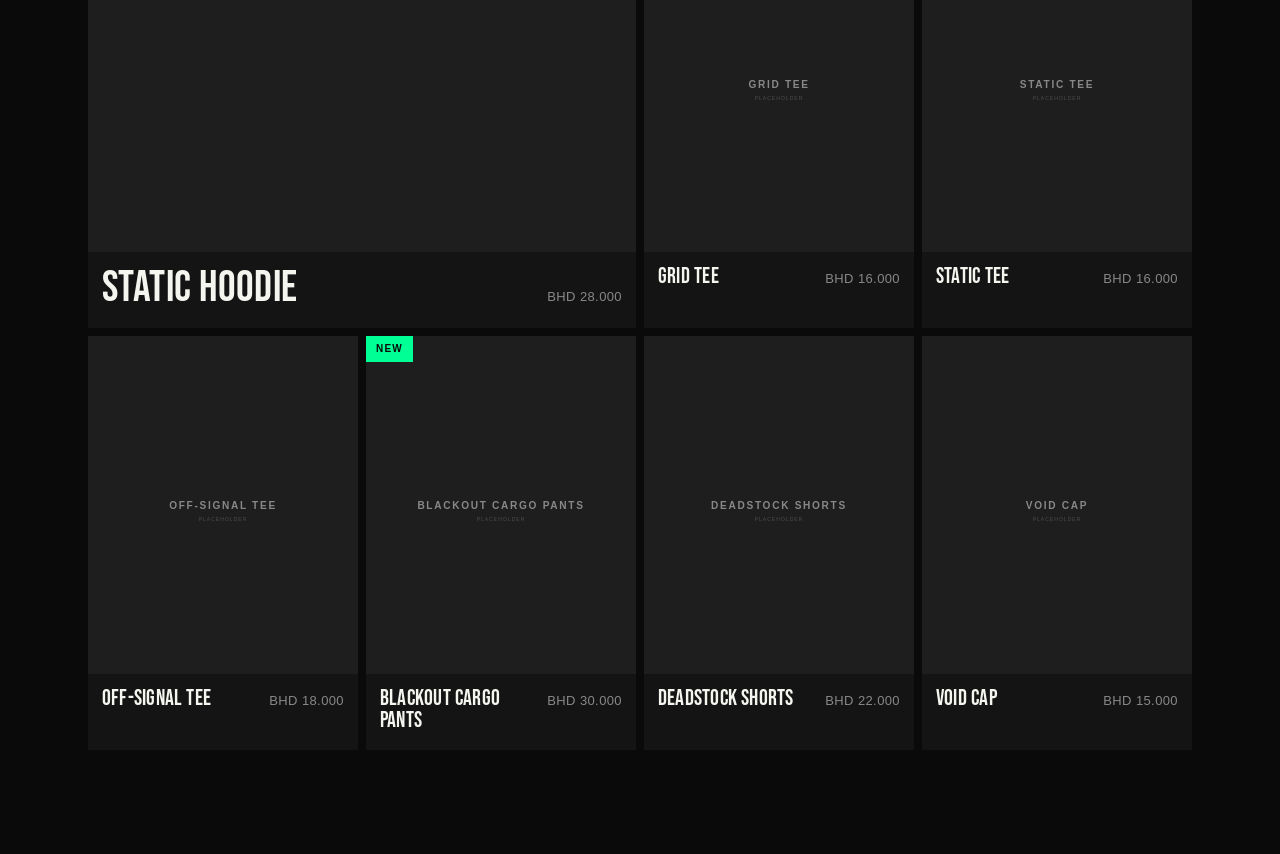
==== commit 05c3074a: "Module 4: new drop grid - Editorial product grid: first card large (2x2 desktop), rest standard - 9 " ====
--- a/index.html
+++ b/index.html
@@ -116,6 +116,114 @@
       </div>
     </section>
 
+    <!-- =========================================================
+         NEW DROP GRID — first card large (2x2), rest standard.
+         Each media is a swappable placeholder <img>.
+         ========================================================= -->
+    <section class="wrap drop" id="new-drop" aria-labelledby="new-drop-title">
+      <div class="drop__head">
+        <h2 class="drop__title" id="new-drop-title">New Drop</h2>
+        <a class="drop__link" href="shop.html">Shop All →</a>
+      </div>
+
+      <div class="drop__grid">
+
+        <a class="p-card p-card--lg" href="product.html?id=static-hoodie">
+          <div class="p-card__media">
+            <span class="p-card__tag">New</span>
+            <img class="p-card__img" src="assets/img/static-hoodie.svg" alt="Static Hoodie" width="800" height="1000" loading="lazy" />
+          </div>
+          <div class="p-card__info">
+            <h3 class="p-card__name">Static Hoodie</h3>
+            <p class="p-card__price">BHD 28.000</p>
+          </div>
+        </a>
+
+        <a class="p-card" href="product.html?id=null-hoodie">
+          <div class="p-card__media">
+            <img class="p-card__img" src="assets/img/null-hoodie.svg" alt="Null Hoodie" width="800" height="1000" loading="lazy" />
+          </div>
+          <div class="p-card__info">
+            <h3 class="p-card__name">Null Hoodie</h3>
+            <p class="p-card__price">BHD 28.000</p>
+          </div>
+        </a>
+
+        <a class="p-card" href="product.html?id=signal-crewneck">
+          <div class="p-card__media">
+            <img class="p-card__img" src="assets/img/signal-crewneck.svg" alt="Signal Crewneck" width="800" height="1000" loading="lazy" />
+          </div>
+          <div class="p-card__info">
+            <h3 class="p-card__name">Signal Crewneck</h3>
+            <p class="p-card__price">BHD 26.000</p>
+          </div>
+        </a>
+
+        <a class="p-card" href="product.html?id=grid-tee">
+          <div class="p-card__media">
+            <span class="p-card__tag">New</span>
+            <img class="p-card__img" src="assets/img/grid-tee.svg" alt="Grid Tee" width="800" height="1000" loading="lazy" />
+          </div>
+          <div class="p-card__info">
+            <h3 class="p-card__name">Grid Tee</h3>
+            <p class="p-card__price">BHD 16.000</p>
+          </div>
+        </a>
+
+        <a class="p-card" href="product.html?id=static-tee">
+          <div class="p-card__media">
+            <img class="p-card__img" src="assets/img/static-tee.svg" alt="Static Tee" width="800" height="1000" loading="lazy" />
+          </div>
+          <div class="p-card__info">
+            <h3 class="p-card__name">Static Tee</h3>
+            <p class="p-card__price">BHD 16.000</p>
+          </div>
+        </a>
+
+        <a class="p-card" href="product.html?id=off-signal-tee">
+          <div class="p-card__media">
+            <img class="p-card__img" src="assets/img/off-signal-tee.svg" alt="Off-Signal Tee" width="800" height="1000" loading="lazy" />
+          </div>
+          <div class="p-card__info">
+            <h3 class="p-card__name">Off-Signal Tee</h3>
+            <p class="p-card__price">BHD 18.000</p>
+          </div>
+        </a>
+
+        <a class="p-card" href="product.html?id=blackout-cargo-pants">
+          <div class="p-card__media">
+            <span class="p-card__tag">New</span>
+            <img class="p-card__img" src="assets/img/blackout-cargo-pants.svg" alt="Blackout Cargo Pants" width="800" height="1000" loading="lazy" />
+          </div>
+          <div class="p-card__info">
+            <h3 class="p-card__name">Blackout Cargo Pants</h3>
+            <p class="p-card__price">BHD 30.000</p>
+          </div>
+        </a>
+
+        <a class="p-card" href="product.html?id=deadstock-shorts">
+          <div class="p-card__media">
+            <img class="p-card__img" src="assets/img/deadstock-shorts.svg" alt="Deadstock Shorts" width="800" height="1000" loading="lazy" />
+          </div>
+          <div class="p-card__info">
+            <h3 class="p-card__name">Deadstock Shorts</h3>
+            <p class="p-card__price">BHD 22.000</p>
+          </div>
+        </a>
+
+        <a class="p-card" href="product.html?id=void-cap">
+          <div class="p-card__media">
+            <img class="p-card__img" src="assets/img/void-cap.svg" alt="Void Cap" width="800" height="1000" loading="lazy" />
+          </div>
+          <div class="p-card__info">
+            <h3 class="p-card__name">Void Cap</h3>
+            <p class="p-card__price">BHD 15.000</p>
+          </div>
+        </a>
+
+      </div>
+    </section>
+
   </main>
 
   <script src="js/main.js"></script>
--- a/css/style.css
+++ b/css/style.css
@@ -546,3 +546,120 @@
 @media (prefers-reduced-motion: reduce) {
   .hero__content > * { animation: none; }
 }
+
+/* Anchored sections clear the sticky header when jumped to */
+[id] { scroll-margin-top: 84px; }
+
+/* =============================================================
+   MODULE 4 — NEW DROP GRID
+   Editorial product grid. First card is large (2x2 on desktop),
+   the rest are standard cards. Placeholder <img> per card swaps
+   to a real photo by src. Green NEW tag on select items.
+   ============================================================= */
+.drop {
+  padding-block: clamp(56px, 9vw, 104px);
+}
+.drop__head {
+  display: flex;
+  align-items: baseline;
+  justify-content: space-between;
+  gap: 20px;
+  margin-bottom: clamp(24px, 4vw, 40px);
+}
+.drop__title { font-size: var(--fs-h2); }
+.drop__link {
+  flex: none;
+  font-size: var(--fs-label);
+  font-weight: 700;
+  text-transform: uppercase;
+  letter-spacing: 0.12em;
+  color: var(--secondary);
+  transition: color var(--t) var(--ease);
+}
+.drop__link:hover { color: var(--accent); }
+
+.drop__grid {
+  display: grid;
+  grid-template-columns: repeat(2, 1fr);
+  gap: 8px;
+}
+
+/* ---- Product card ---------------------------------------- */
+.p-card {
+  display: flex;
+  flex-direction: column;
+  background: var(--surface);
+  color: var(--text);
+}
+.p-card__media {
+  position: relative;
+  aspect-ratio: 4 / 5;
+  overflow: hidden;
+  background: var(--placeholder);
+}
+.p-card__img {
+  width: 100%;
+  height: 100%;
+  object-fit: cover;
+  transition: transform var(--t-slow) var(--ease);
+}
+.p-card:hover .p-card__img { transform: scale(1.04); }
+
+/* Green NEW tag */
+.p-card__tag {
+  position: absolute;
+  top: 0;
+  left: 0;
+  z-index: 2;
+  padding: 5px 10px;
+  background: var(--accent);
+  color: var(--accent-ink);
+  font-size: 10px;
+  font-weight: 700;
+  text-transform: uppercase;
+  letter-spacing: 0.12em;
+}
+
+.p-card__info {
+  display: flex;
+  align-items: baseline;
+  justify-content: space-between;
+  gap: 12px;
+  padding: 14px 14px 18px;
+}
+.p-card__name {
+  font-family: var(--font-display);
+  font-size: 22px;
+  line-height: 1;
+  text-transform: uppercase;
+  letter-spacing: 0.01em;
+  transition: color var(--t) var(--ease);
+}
+.p-card:hover .p-card__name { color: var(--accent); }
+.p-card__price {
+  flex: none;
+  font-size: var(--fs-small);
+  color: var(--secondary);
+  letter-spacing: 0.03em;
+  font-variant-numeric: tabular-nums;
+}
+
+/* Large featured card — full width on mobile */
+.p-card--lg { grid-column: 1 / -1; }
+.p-card--lg .p-card__name { font-size: clamp(30px, 7vw, 44px); }
+
+@media (min-width: 768px) {
+  .drop__grid {
+    grid-template-columns: repeat(4, 1fr);
+    grid-auto-rows: 1fr;
+  }
+  .p-card--lg {
+    grid-column: span 2;
+    grid-row: span 2;
+  }
+  /* large card fills its 2x2 cell; media grows to fill */
+  .p-card--lg .p-card__media {
+    aspect-ratio: auto;
+    flex: 1 1 auto;
+  }
+}
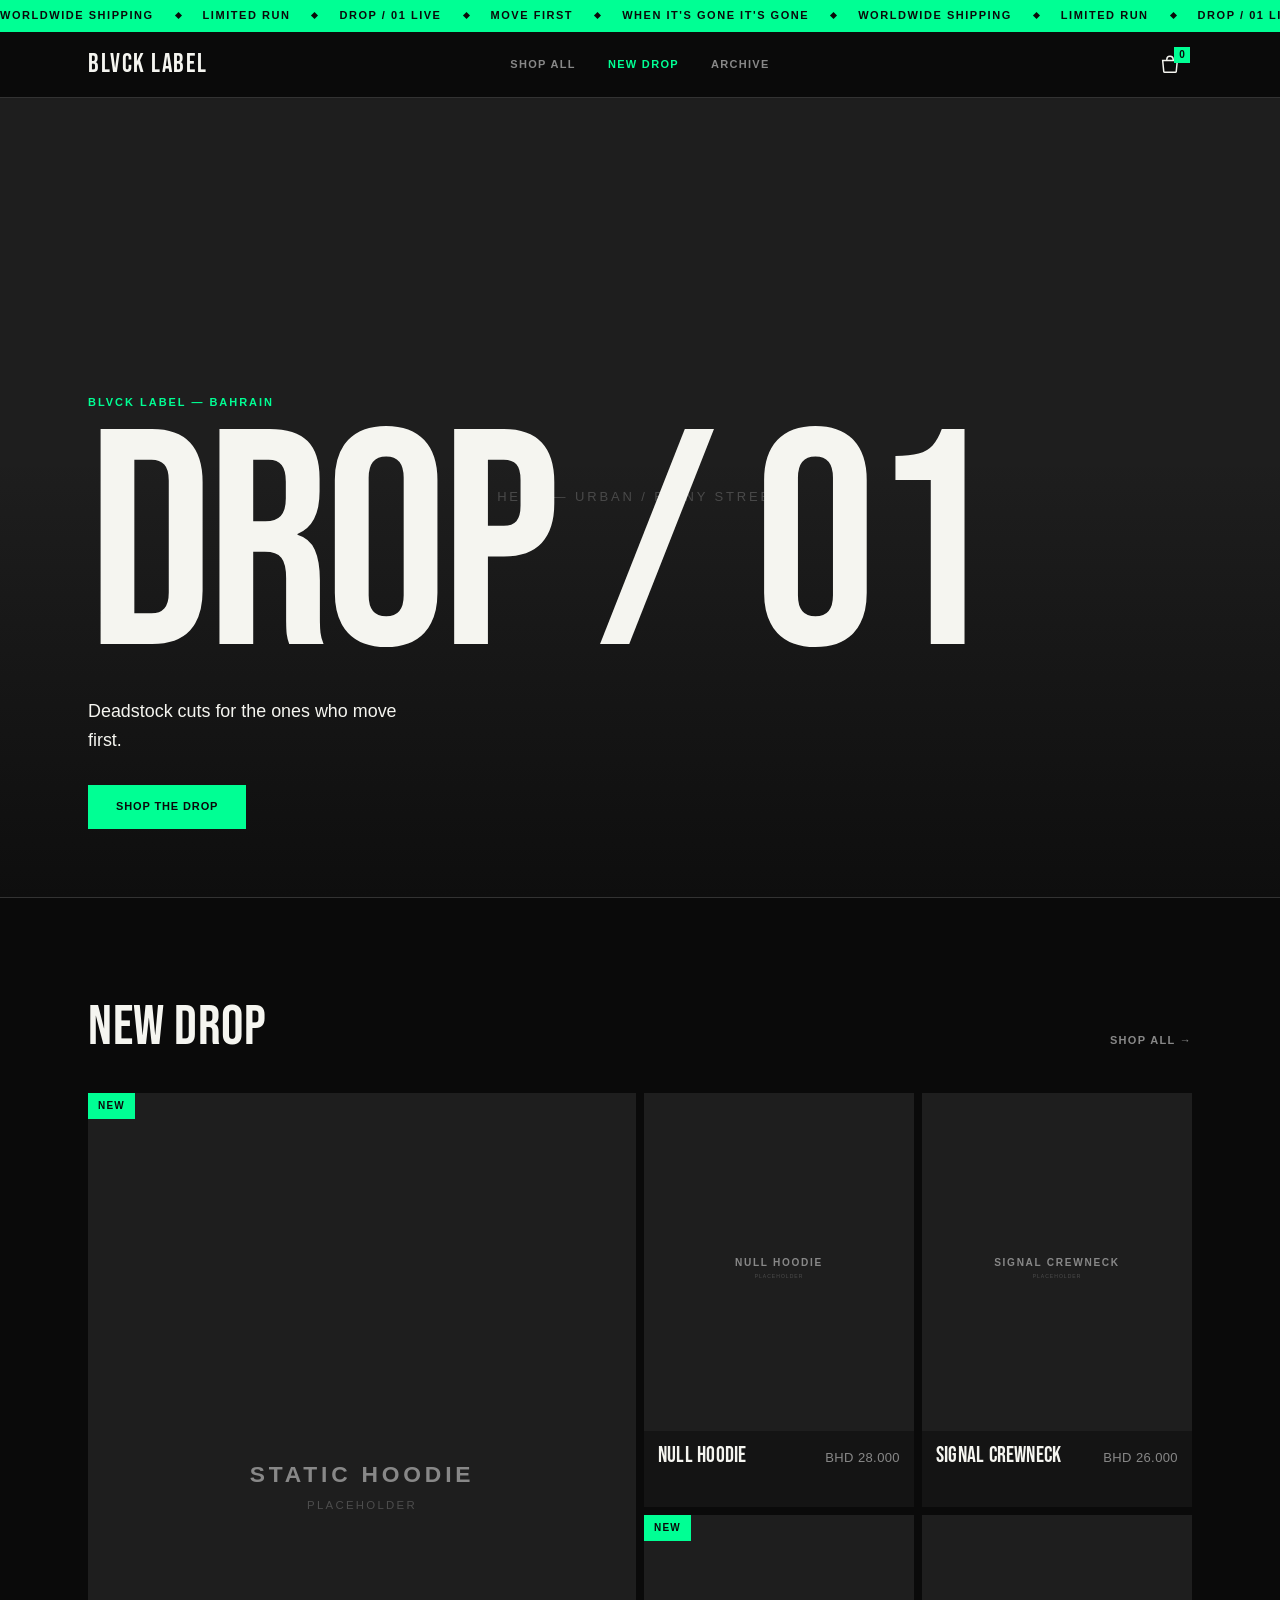
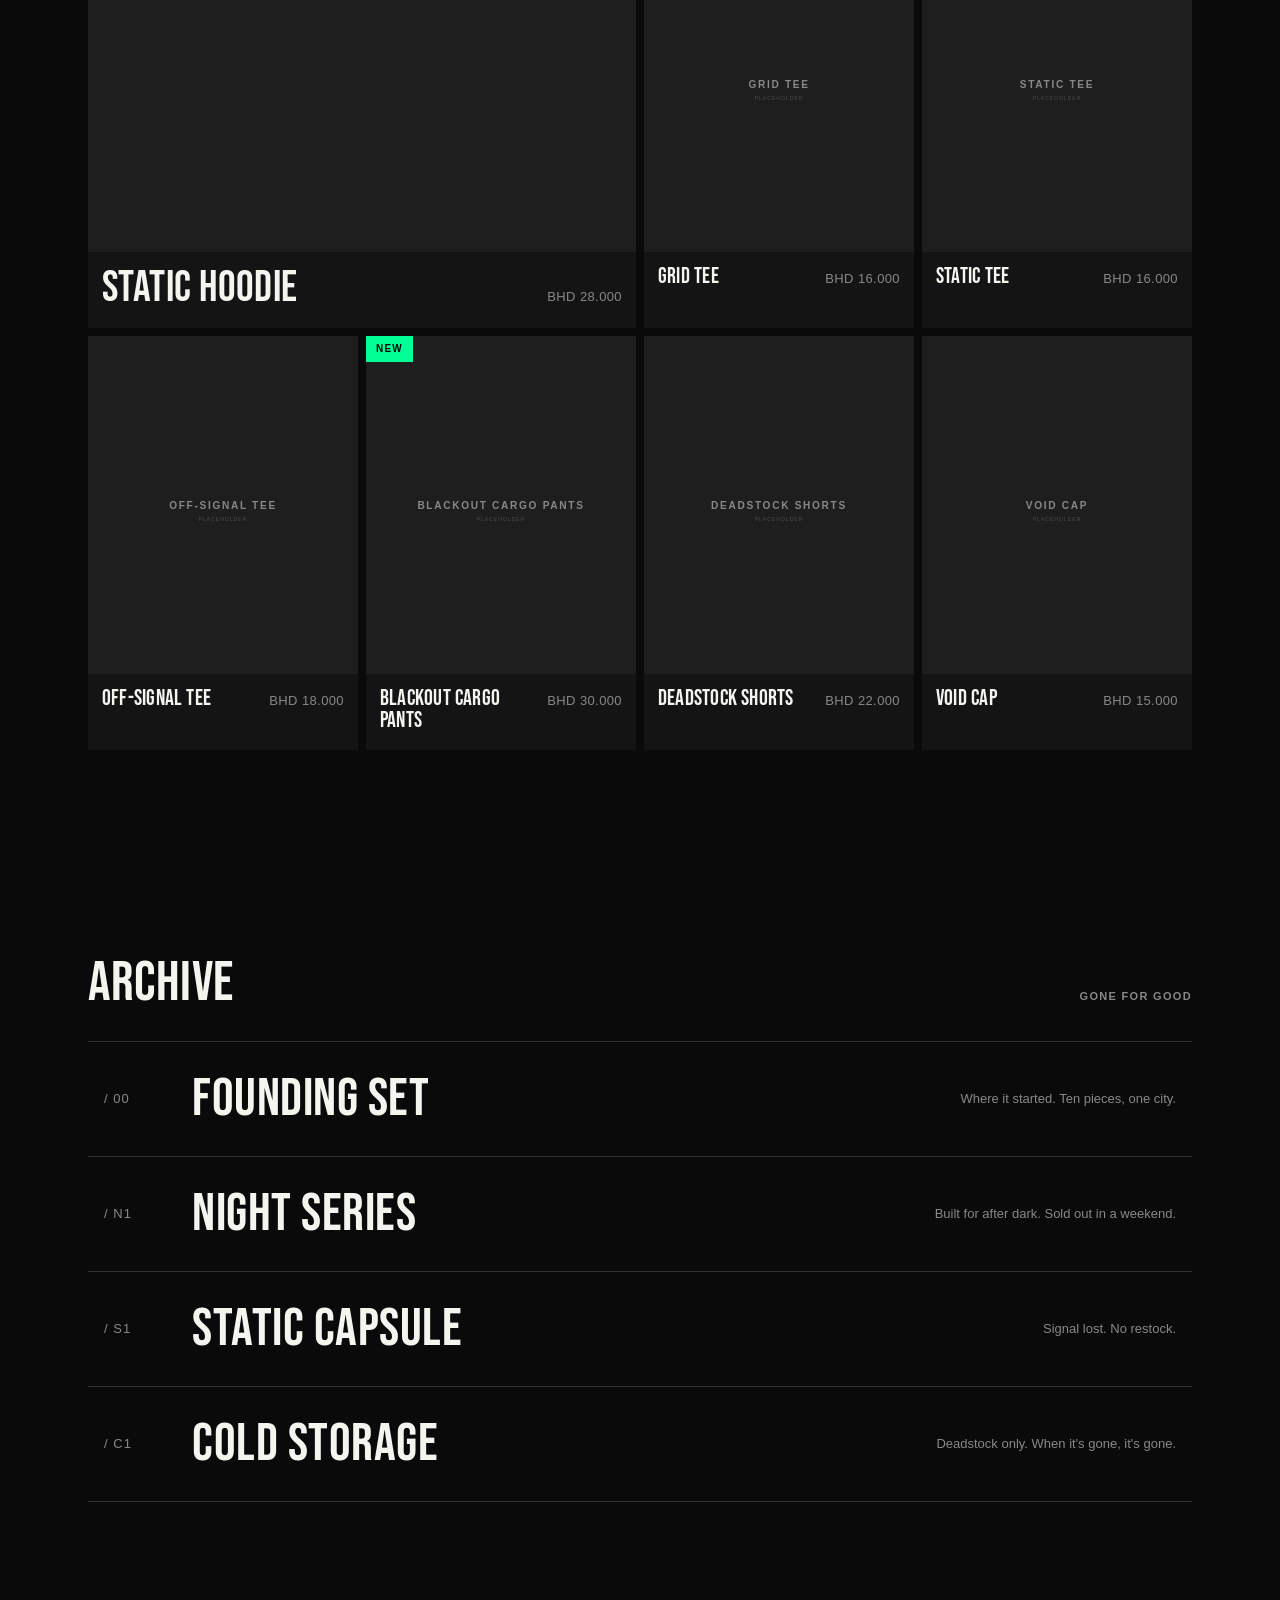
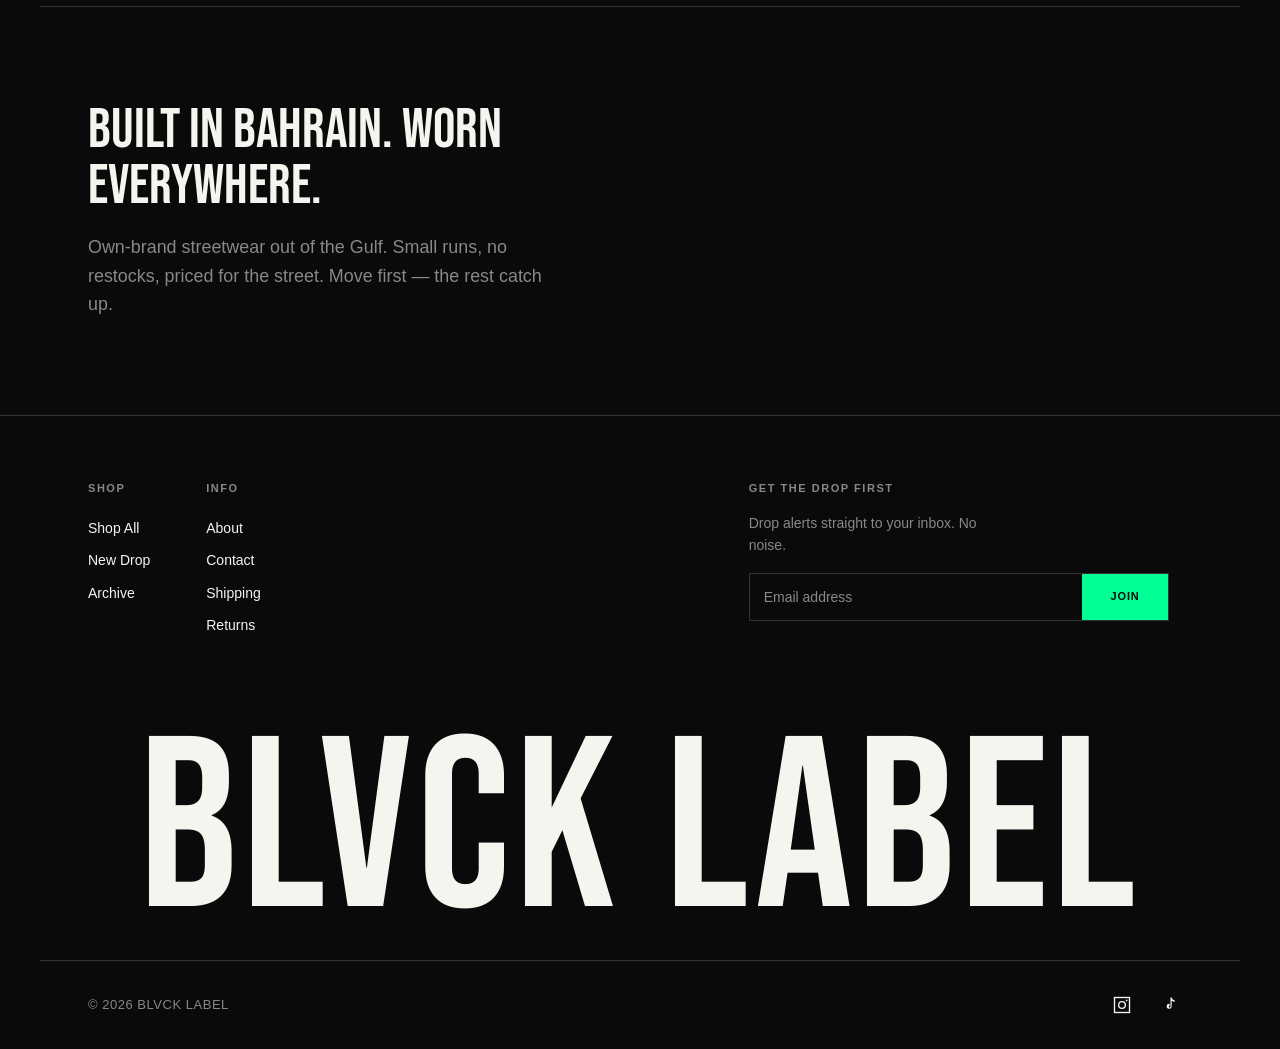
==== commit c4316a9c: "Module 5: archive list, brand strip, footer - Archive: past-drop rows with hover highlight + green r" ====
--- a/index.html
+++ b/index.html
@@ -224,7 +224,104 @@
       </div>
     </section>
 
+    <!-- =========================================================
+         ARCHIVE — past drops. Hover highlights a row. (REF 1)
+         ========================================================= -->
+    <section class="wrap archive" id="archive" aria-labelledby="archive-title">
+      <div class="archive__head">
+        <h2 class="archive__title" id="archive-title">Archive</h2>
+        <span class="archive__note">Gone for good</span>
+      </div>
+
+      <div class="archive__list">
+        <a class="archive__row" href="shop.html">
+          <span class="archive__idx">/ 00</span>
+          <h3 class="archive__name">Founding Set</h3>
+          <span class="archive__desc">Where it started. Ten pieces, one city.</span>
+        </a>
+        <a class="archive__row" href="shop.html">
+          <span class="archive__idx">/ N1</span>
+          <h3 class="archive__name">Night Series</h3>
+          <span class="archive__desc">Built for after dark. Sold out in a weekend.</span>
+        </a>
+        <a class="archive__row" href="shop.html">
+          <span class="archive__idx">/ S1</span>
+          <h3 class="archive__name">Static Capsule</h3>
+          <span class="archive__desc">Signal lost. No restock.</span>
+        </a>
+        <a class="archive__row" href="shop.html">
+          <span class="archive__idx">/ C1</span>
+          <h3 class="archive__name">Cold Storage</h3>
+          <span class="archive__desc">Deadstock only. When it's gone, it's gone.</span>
+        </a>
+      </div>
+    </section>
+
+    <!-- =========================================================
+         BRAND STRIP — two short lines, street tone
+         ========================================================= -->
+    <section class="wrap brandstrip">
+      <p class="brandstrip__lead">Built in Bahrain. Worn everywhere.</p>
+      <p class="brandstrip__sub">
+        Own-brand streetwear out of the Gulf. Small runs, no restocks, priced for
+        the street. Move first — the rest catch up.
+      </p>
+    </section>
+
   </main>
+
+  <!-- ===========================================================
+       FOOTER — links, newsletter, giant wordmark, social
+       =========================================================== -->
+  <footer class="footer">
+    <div class="wrap footer__top">
+      <nav class="footer__nav" aria-label="Footer">
+        <div class="footer__col">
+          <span class="footer__col-title">Shop</span>
+          <a href="shop.html">Shop All</a>
+          <a href="index.html#new-drop">New Drop</a>
+          <a href="index.html#archive">Archive</a>
+        </div>
+        <div class="footer__col">
+          <span class="footer__col-title">Info</span>
+          <a href="about.html">About</a>
+          <a href="contact.html">Contact</a>
+          <a href="#">Shipping</a>
+          <a href="#">Returns</a>
+        </div>
+      </nav>
+
+      <div class="footer__news">
+        <span class="footer__col-title footer__news-title">Get the drop first</span>
+        <p class="footer__news-copy">Drop alerts straight to your inbox. No noise.</p>
+        <form class="news-form" data-news-form>
+          <label class="sr-only" for="news-email">Email address</label>
+          <input id="news-email" type="email" name="email" placeholder="Email address" required autocomplete="email" />
+          <button class="btn btn--primary" type="submit"><span>Join</span></button>
+        </form>
+      </div>
+    </div>
+
+    <div class="footer__wordmark" aria-hidden="true">BLVCK LABEL</div>
+
+    <div class="wrap footer__bar">
+      <p class="footer__copy">© 2026 BLVCK LABEL</p>
+      <div class="footer__social">
+        <a class="icon-btn" href="#" aria-label="BLVCK LABEL on Instagram">
+          <svg viewBox="0 0 24 24" fill="none" stroke="currentColor" stroke-width="1.6" aria-hidden="true">
+            <rect x="3" y="3" width="18" height="18" rx="0" />
+            <circle cx="12" cy="12" r="4" />
+            <circle cx="17.5" cy="6.5" r="1" fill="currentColor" stroke="none" />
+          </svg>
+        </a>
+        <a class="icon-btn" href="#" aria-label="BLVCK LABEL on TikTok">
+          <svg viewBox="0 0 24 24" fill="currentColor" aria-hidden="true">
+            <path d="M14 3v10.5a3 3 0 1 1-2.4-2.94V13a1 1 0 1 0 1 1V3h1.4a4 4 0 0 0 3.6 3.2v2a6 6 0 0 1-3.6-1.2Z" />
+          </svg>
+        </a>
+      </div>
+    </div>
+  </footer>
 
   <script src="js/main.js"></script>
 </body>
--- a/css/style.css
+++ b/css/style.css
@@ -663,3 +663,206 @@
     flex: 1 1 auto;
   }
 }
+
+/* =============================================================
+   MODULE 5 — ARCHIVE · BRAND STRIP · FOOTER
+   ============================================================= */
+
+/* ---- Archive list (past drops, REF 1 pattern) ------------ */
+.archive {
+  padding-block: clamp(56px, 9vw, 104px);
+}
+.archive__head {
+  display: flex;
+  align-items: baseline;
+  justify-content: space-between;
+  gap: 20px;
+  margin-bottom: clamp(20px, 3vw, 32px);
+}
+.archive__title { font-size: var(--fs-h2); }
+.archive__note {
+  font-size: var(--fs-label);
+  font-weight: 700;
+  text-transform: uppercase;
+  letter-spacing: 0.12em;
+  color: var(--secondary);
+}
+.archive__list { border-top: var(--border-hair); }
+
+.archive__row {
+  position: relative;
+  display: grid;
+  grid-template-columns: 3.5rem 1fr;
+  grid-template-areas:
+    "idx name"
+    "idx desc";
+  align-items: baseline;
+  gap: 6px 16px;
+  padding: clamp(18px, 3vw, 30px) 0;
+  border-bottom: var(--border-hair);
+  color: var(--text);
+  transition: background var(--t) var(--ease);
+}
+.archive__row::before {           /* green rule slides in on hover */
+  content: "";
+  position: absolute;
+  left: 0;
+  top: 0;
+  bottom: 0;
+  width: 3px;
+  background: var(--accent);
+  transform: scaleY(0);
+  transform-origin: top;
+  transition: transform var(--t) var(--ease);
+}
+.archive__row:hover { background: var(--surface); }
+.archive__row:hover::before { transform: scaleY(1); }
+
+.archive__idx {
+  grid-area: idx;
+  font-size: var(--fs-small);
+  color: var(--secondary);
+  letter-spacing: 0.08em;
+  font-variant-numeric: tabular-nums;
+}
+.archive__name {
+  grid-area: name;
+  font-family: var(--font-display);
+  font-size: clamp(28px, 5vw, 54px);
+  line-height: 1;
+  text-transform: uppercase;
+  transition: color var(--t) var(--ease);
+}
+.archive__row:hover .archive__name { color: var(--accent); }
+.archive__desc {
+  grid-area: desc;
+  font-size: var(--fs-small);
+  color: var(--secondary);
+  max-width: 46ch;
+}
+
+@media (min-width: 768px) {
+  .archive__row {
+    grid-template-columns: 4rem 1fr auto;
+    grid-template-areas: "idx name desc";
+    align-items: center;
+    gap: 24px;
+    padding-inline: 16px;
+  }
+  .archive__desc { text-align: right; }
+}
+
+/* ---- Brand strip (who / why, street tone) ---------------- */
+.brandstrip {
+  padding-block: clamp(48px, 8vw, 96px);
+  border-top: var(--border-hair);
+}
+.brandstrip__lead {
+  font-family: var(--font-display);
+  font-size: clamp(30px, 5vw, 56px);
+  line-height: 1;
+  text-transform: uppercase;
+  max-width: 20ch;
+  margin-bottom: 18px;
+}
+.brandstrip__sub {
+  color: var(--secondary);
+  font-size: clamp(15px, 1.4vw, 18px);
+  max-width: 48ch;
+}
+
+/* ---- Footer ---------------------------------------------- */
+.footer { border-top: var(--border-hair); }
+.footer__top {
+  display: grid;
+  grid-template-columns: 1fr;
+  gap: 40px;
+  padding-block: clamp(40px, 6vw, 64px);
+}
+.footer__nav {
+  display: flex;
+  flex-wrap: wrap;
+  gap: 40px 56px;
+}
+.footer__col-title {
+  display: block;
+  font-size: var(--fs-label);
+  font-weight: 700;
+  text-transform: uppercase;
+  letter-spacing: 0.14em;
+  color: var(--secondary);
+  margin-bottom: 14px;
+}
+.footer__col a {
+  display: block;
+  padding: 5px 0;
+  font-size: 14px;
+  color: var(--text);
+  transition: color var(--t) var(--ease);
+}
+.footer__col a:hover { color: var(--accent); }
+
+.footer__news-title { margin-bottom: 14px; }
+.footer__news-copy {
+  color: var(--secondary);
+  font-size: 14px;
+  margin-bottom: 16px;
+  max-width: 34ch;
+}
+.news-form {
+  display: flex;
+  max-width: 420px;
+  border: var(--border-hair);
+}
+.news-form input {
+  flex: 1;
+  min-width: 0;
+  padding: 12px 14px;
+  background: transparent;
+  color: var(--text);
+  font-size: 14px;
+}
+.news-form input::placeholder { color: var(--secondary); }
+.news-form .btn { flex: none; }
+.footer__news-done {
+  color: var(--accent);
+  font-size: 14px;
+  font-weight: 700;
+  text-transform: uppercase;
+  letter-spacing: 0.08em;
+}
+
+/* Giant full-width wordmark (REF 3) */
+.footer__wordmark {
+  font-family: var(--font-display);
+  font-size: clamp(64px, 19vw, 320px);
+  line-height: 0.86;
+  text-align: center;
+  letter-spacing: 0.02em;
+  text-transform: uppercase;
+  white-space: nowrap;
+  overflow: hidden;
+  padding-top: clamp(12px, 2vw, 24px);
+}
+
+.footer__bar {
+  display: flex;
+  flex-wrap: wrap;
+  align-items: center;
+  justify-content: space-between;
+  gap: 16px;
+  padding-block: 22px;
+  border-top: var(--border-hair);
+  margin-top: clamp(10px, 2vw, 22px);
+}
+.footer__copy {
+  font-size: var(--fs-small);
+  color: var(--secondary);
+  letter-spacing: 0.04em;
+}
+.footer__social { display: flex; gap: 4px; }
+.footer__social .icon-btn svg { width: 20px; height: 20px; }
+
+@media (min-width: 768px) {
+  .footer__top { grid-template-columns: 1.4fr 1fr; align-items: start; }
+}
